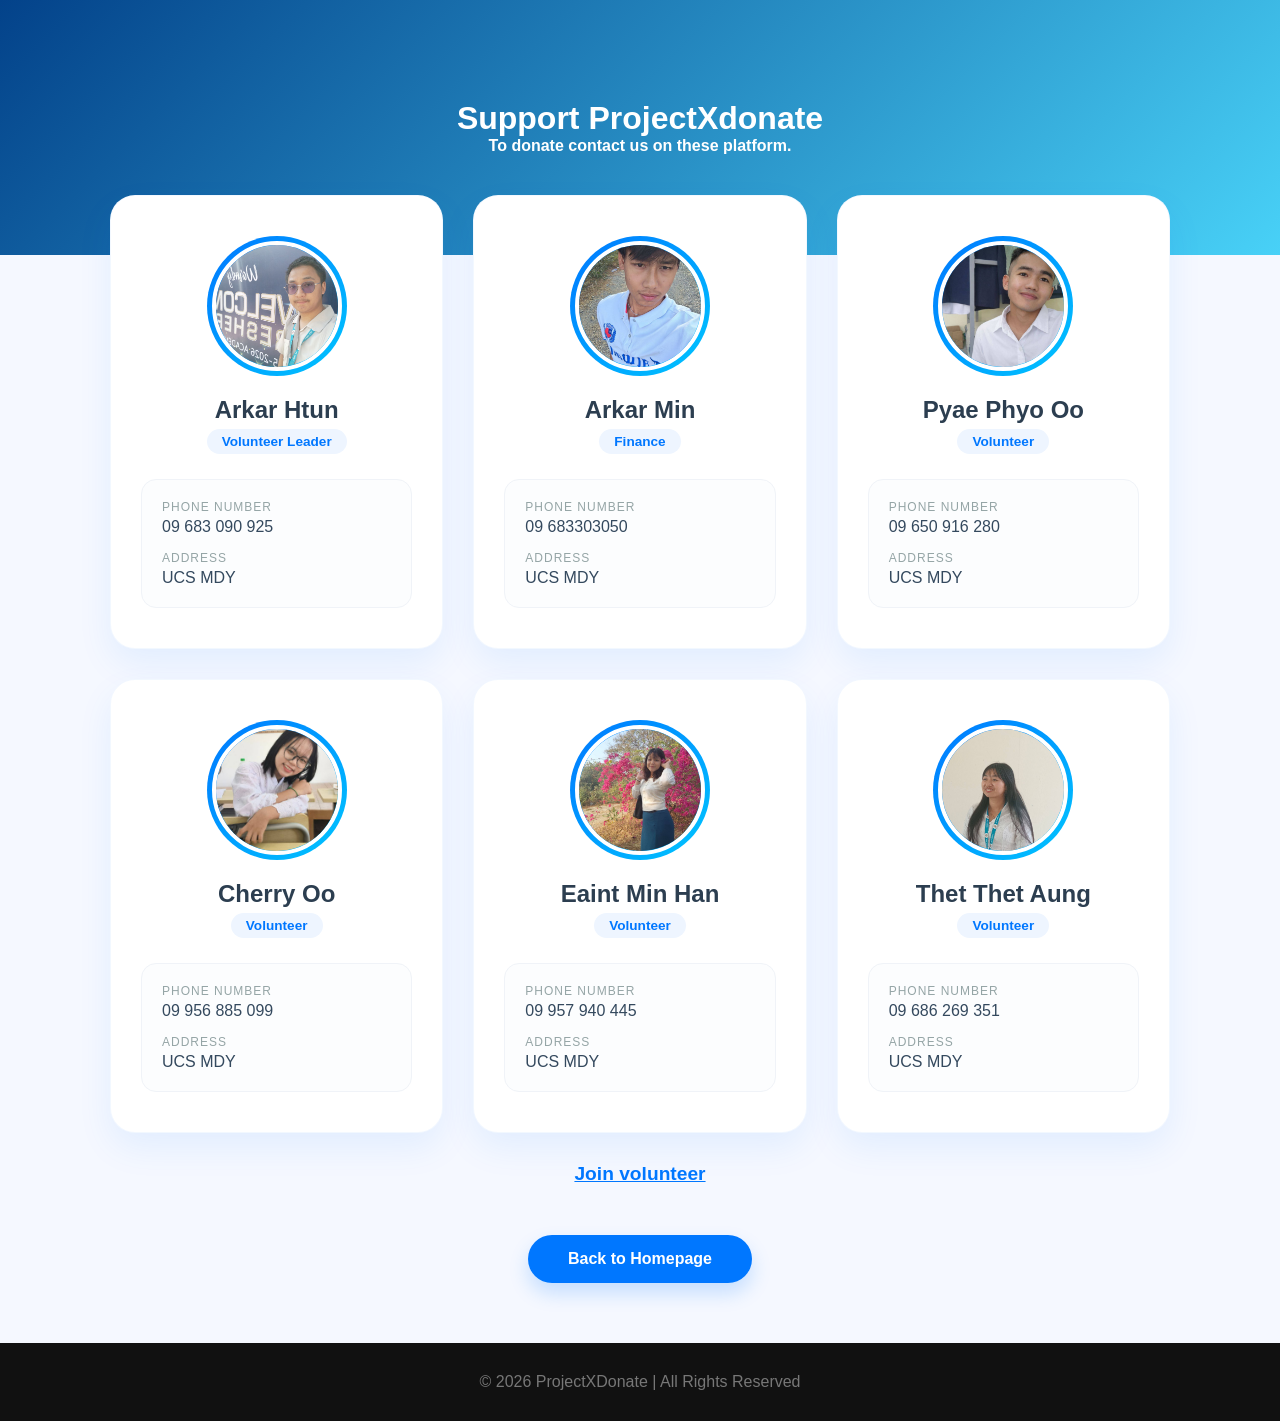
==== donate1.html @ af44b5db "Add files via upload" ====
<!DOCTYPE html>
<html lang="en">

<head>
    <meta charset="UTF-8">
    <meta name="viewport" content="device-width,initial-scale=1.0">
    <title>Donate Now</title>

    <link rel="stylesheet" href="style2.css">

</head>

<body>
    <div class="hero">
        <h1>Support ProjectXdonate </h1>
        <p>
        <h4>To donate contact us on these platform.</h4>
        </p>
    </div>
    <div class="container">
        <div class="grid-layout">

            <div class="profile-card">
                <div class="img-wrapper">
                    <img src="img15.jpg" alt="Profile">
                </div>
                <h2>Arkar Htun </h2>
                <div class="role-tag">Volunteer Leader</div>
                <div class="info-group">
                    <div class="info-item">
                        <label>Phone Number</label>
                        <span>09 683 090 925</span>
                    </div>
                    <div class="info-item">
                        <label>ADDRESS</label>
                        <span>UCS MDY</span>
                    </div>
                </div>
            </div>

            <div class="profile-card">
                <div class="img-wrapper">
                    <img src="img11.jpg" alt="Profile">
                </div>
                <h2>Arkar Min</h2>
                <div class="role-tag">Finance</div>
                <div class="info-group">
                    <div class="info-item">
                        <label>Phone Number</label>
                        <span>09 683303050</span>
                    </div>
                    <div class="info-item">
                        <label>ADDRESS</label>
                        <span>UCS MDY</span>
                    </div>
                </div>
            </div>

            <div class="profile-card">
                <div class="img-wrapper">
                    <img src="img9.jpg" alt="Profile">
                </div>
                <h2>Pyae Phyo Oo</h2>
                <div class="role-tag">Volunteer</div>
                <div class="info-group">
                    <div class="info-item">
                        <label>Phone Number</label>
                        <span>09 650 916 280</span>
                    </div>
                    <div class="info-item">
                        <label>ADDRESS</label>
                        <span>UCS MDY</span>
                    </div>
                </div>
            </div>
            <div class="profile-card">
                <div class="img-wrapper">
                    <img src="img14.jpg" alt="Profile">
                </div>
                <h2>Cherry Oo</h2>
                <div class="role-tag">Volunteer</div>
                <div class="info-group">
                    <div class="info-item">
                        <label>Phone Number</label>
                        <span>09 956 885 099</span>
                    </div>
                    <div class="info-item">
                        <label>ADDRESS</label>
                        <span>UCS MDY</span>
                    </div>
                </div>
            </div>
            <div class="profile-card">
                <div class="img-wrapper">
                    <img src="img12.jpg" alt="Profile">
                </div>
                <h2>Eaint Min Han</h2>
                <div class="role-tag">Volunteer </div>
                <div class="info-group">
                    <div class="info-item">
                        <label>Phone Number</label>
                        <span>09 957 940 445</span>
                    </div>
                    <div class="info-item">
                        <label>ADDRESS</label>
                        <span>UCS MDY</span>
                    </div>
                </div>
            </div>
            <div class="profile-card">
                <div class="img-wrapper">
                    <img src="img13.jpg" alt="Profile">
                </div>
                <h2>Thet Thet Aung</h2>
                <div class="role-tag">Volunteer </div>
                <div class="info-group">
                    <div class="info-item">
                        <label>Phone Number</label>
                        <span>09 686 269 351</span>
                    </div>
                    <div class="info-item">
                        <label>ADDRESS</label>
                        <span>UCS MDY</span>
                    </div>
                </div>
            </div>

        </div>


        <div style="text-align: center; margin-top: 30px;">
            <details>
                <summary class="volunteer-title">Join volunteer</summary>
                <div class="qr-box">
                    <p style="font-size: 0.8rem; color: #666; margin-bottom: 10px;">Scan to join our Telegram</p>
                    <img src="img16.jpg" alt="Telegram QR" style="width: 150px; display: block;">
                </div>
            </details>
        </div>
        <center>
            <a href="index.html" class="btn-home">Back to Homepage</a>
        </center>
    </div>

    <footer>
        <p>© 2026 ProjectXDonate | All Rights Reserved</p>
    </footer>

</body>

</html>
---- style2.css ----
/* HERO SECTION */
 .hero {
     background: linear-gradient(135deg, #03428a, #48d1f7);
     color: white;
     text-align: center;
     padding: 100px 20px;
 }
 
         :root {
             --primary-blue: #0077ff;
             --deep-blue: #0056b3;
             --soft-blue: #eef5ff;
             --white: #ffffff;
         }
 
         * {
             margin: 0;
             padding: 0;
             box-sizing: border-box;
             font-family: 'Segoe UI', Arial, sans-serif;
         }
 
         body {
             background-color: #f5f8ff;
             color: #333;
             display: flex;
             flex-direction: column;
             min-height: 100vh;
         }
 
         /* Hero Header */
         .header {
             background: linear-gradient(135deg, var(--primary-blue), #00c6ff);
             color: var(--white);
             text-align: center;
             padding: 80px 20px 120px;
         }
 
         .header h1 {
             font-size: 2.5rem;
             margin-bottom: 15px;
             font-weight: 800;
         }
 
         /* Container & Grid */
         .container {
             max-width: 1100px;
             margin: -60px auto 60px;
             padding: 0 20px;
             width: 100%;
         }
 
         .grid-layout {
             display: grid;
             grid-template-columns: repeat(auto-fit, minmax(300px, 1fr));
             gap: 30px;
         }
 
         /* Profile Card */
         .profile-card {
             background: var(--white);
             border-radius: 25px;
             padding: 40px 30px;
             text-align: center;
             box-shadow: 0 15px 35px rgba(0, 119, 255, 0.08);
             transition: all 0.3s ease;
             border: 1px solid rgba(0, 119, 255, 0.05);
             display: flex;
             flex-direction: column;
             align-items: center;
         }
 
         .profile-card:hover {
             transform: translateY(-10px);
             box-shadow: 0 20px 45px rgba(0, 119, 255, 0.15);
         }
 
         .img-wrapper {
             width: 140px;
             height: 140px;
             border-radius: 50%;
             padding: 5px;
             background: linear-gradient(135deg, var(--primary-blue), #00c6ff);
             margin-bottom: 20px;
         }
 
         .img-wrapper img {
             width: 100%;
             height: 100%;
             border-radius: 50%;
             object-fit: cover;
             background: white;
             border: 4px solid white;
         }
 
         .profile-card h2 {
             color: #2c3e50;
             font-size: 1.5rem;
             margin-bottom: 5px;
         }
 
         .role-tag {
             background: var(--soft-blue);
             color: var(--primary-blue);
             padding: 5px 15px;
             border-radius: 50px;
             font-size: 0.85rem;
             font-weight: 600;
             margin-bottom: 25px;
             display: inline-block;
         }
 
         .info-group {
             width: 100%;
             text-align: left;
             background: #fcfdfe;
             border-radius: 15px;
             padding: 20px;
             border: 1px solid #f0f3f8;
         }
 
         .info-item {
             display: flex;
             flex-direction: column;
             margin-bottom: 15px;
         }
 
         .info-item:last-child { margin-bottom: 0; }
 
         .info-item label {
             font-size: 0.75rem;
             text-transform: uppercase;
             color: #95a5a6;
             letter-spacing: 1px;
             margin-bottom: 4px;
         }
 
         .info-item span {
             font-size: 1rem;
             color: #34495e;
             font-weight: 500;
         }
 
         /* Back Button */
         .btn-home {
             display: inline-block;
             margin-top: 50px;
             padding: 15px 40px;
             background: var(--primary-blue);
             color: white;
             text-decoration: none;
             border-radius: 50px;
             font-weight: bold;
             transition: 0.3s;
             box-shadow: 0 10px 20px rgba(0, 119, 255, 0.2);
         }
         .btn-home:hover {
            background: var(--deep-blue);
            box-shadow: 0 5px 15px rgba(0, 119, 255, 0.3);
        }

        footer {
            margin-top: auto;
            text-align: center;
            padding: 30px;
            background: #111;
            color: #777;
        }

        @media (max-width: 600px) {
            .grid-layout { grid-template-columns: 1fr; }
        }
        
    
    details summary {
        list-style: none; 
        outline: none;
    }
    
    .volunteer-title {
        color: #0077ff;
        cursor: pointer;
        font-weight: bold;
        text-decoration: underline;
        font-size: 1.2rem;
        transition: 0.3s;
    }

    .volunteer-title:hover {
        color: #0056b3;
    }

    .qr-box {
        margin-top: 15px;
        padding: 15px;
        background: white;
        display: inline-block;
        border-radius: 15px;
        box-shadow: 0 5px 15px rgba(0,0,0,0.1);
    }
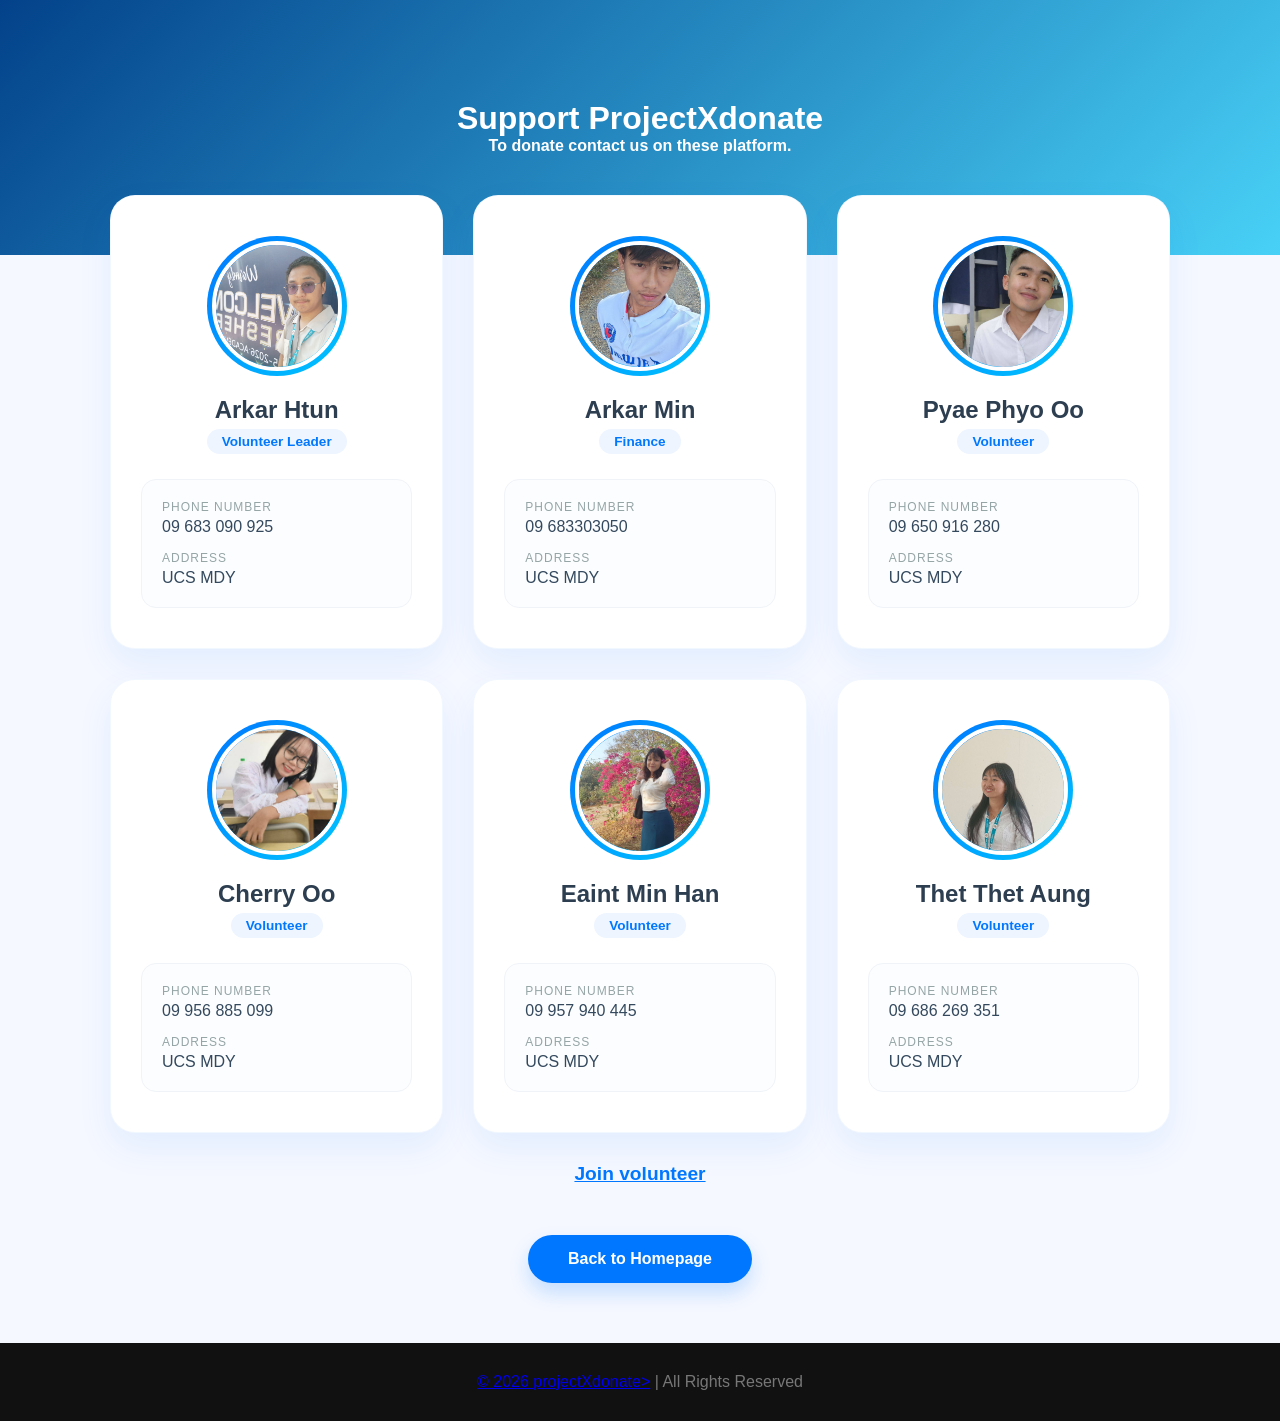
==== commit 837bbb53: "Fix HTML structure and update footer contact info" ====
--- a/donate1.html
+++ b/donate1.html
@@ -143,9 +143,10 @@
     </div>
 
     <footer>
-        <p>© 2026 ProjectXDonate | All Rights Reserved</p>
+        <p><a href="mailto:myata0745@gmail.com">&copy; 2026 projectXdonate></a>  | All Rights Reserved</p>
     </footer>
 
 </body>
 
-</html>+
+</html>
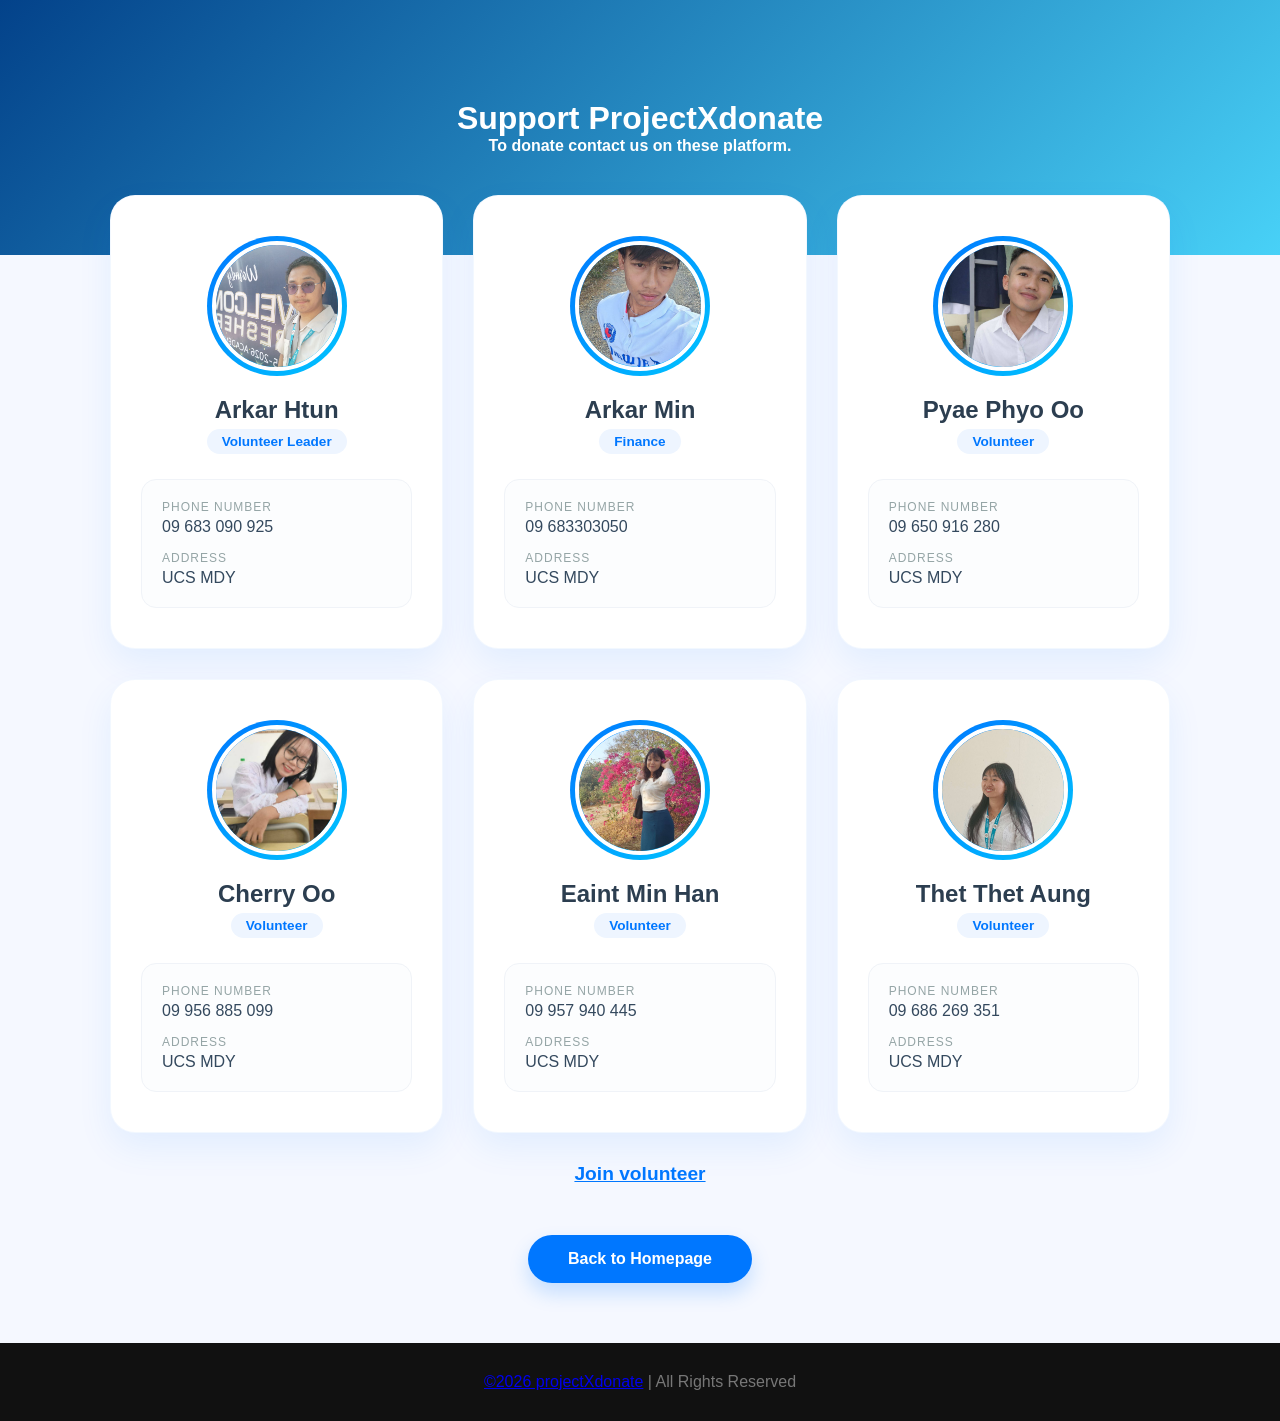
==== commit 8f10b310: "Add files via upload" ====
--- a/donate1.html
+++ b/donate1.html
@@ -143,10 +143,9 @@
     </div>
 
     <footer>
-        <p><a href="mailto:myata0745@gmail.com">&copy; 2026 projectXdonate></a>  | All Rights Reserved</p>
+        <p><a href="mailto:myata0745@gmail.com">&copy;2026 projectXdonate</a> | All Rights Reserved</p>
     </footer>
 
 </body>
 
-
-</html>
+</html>
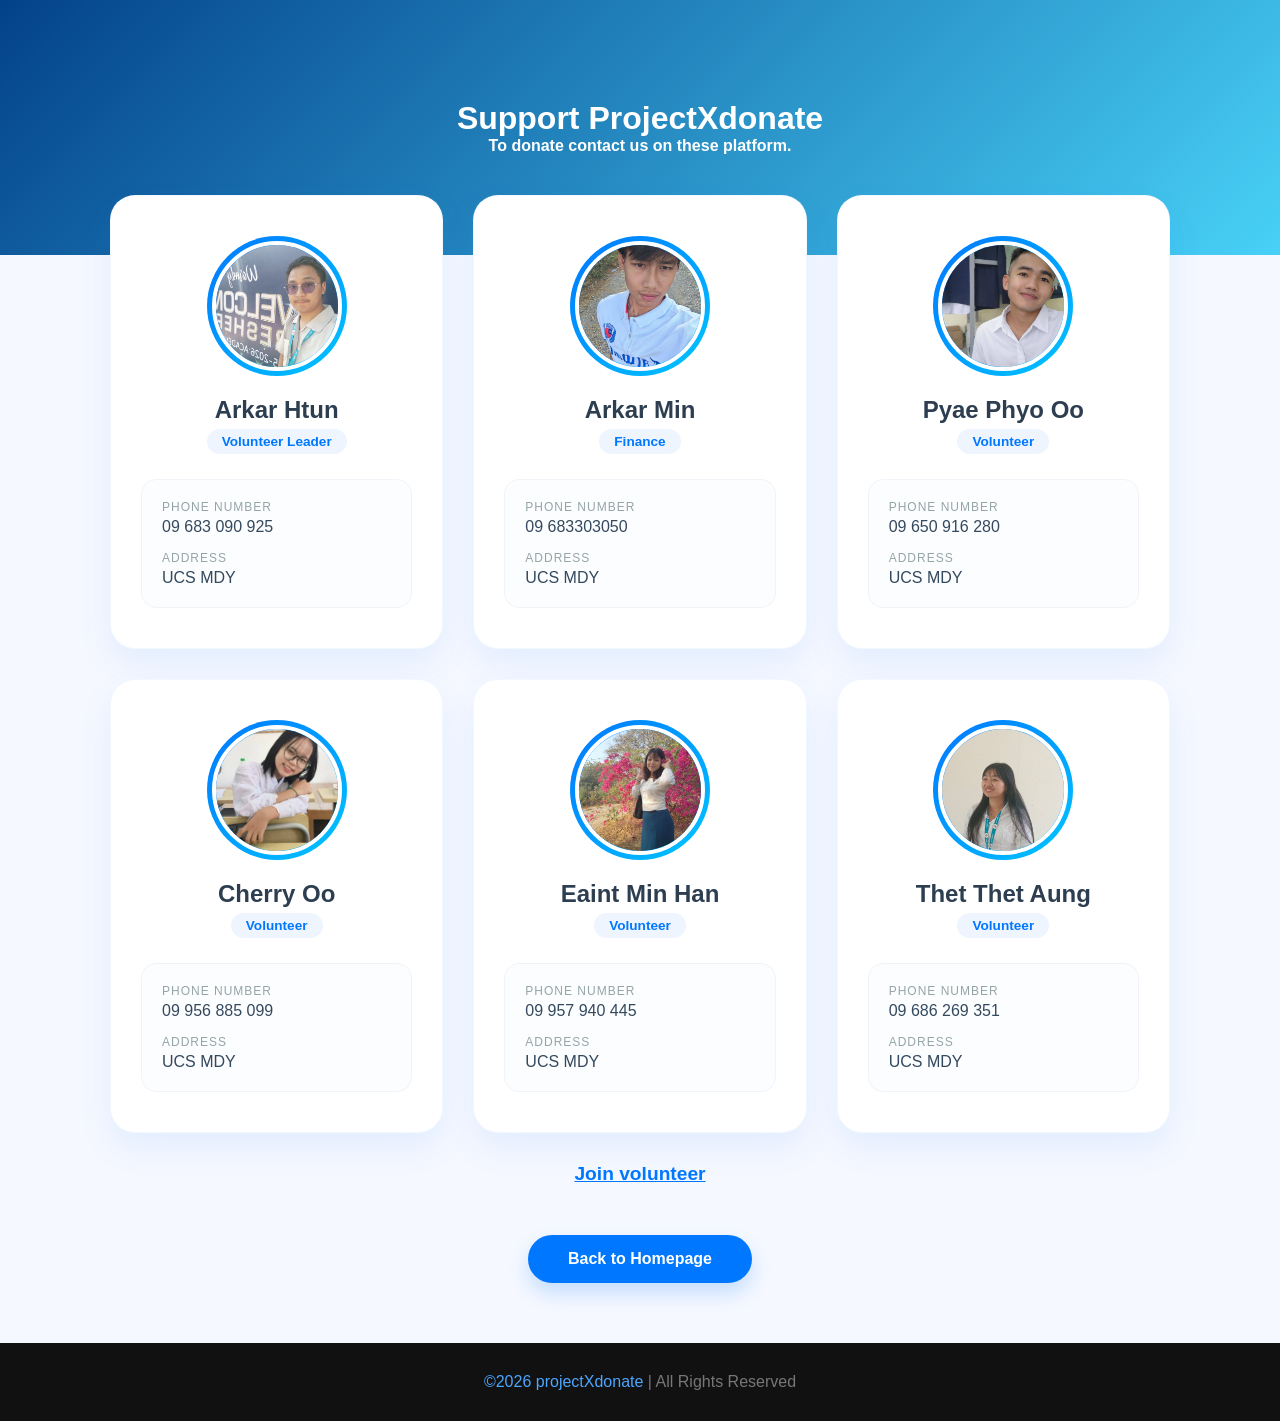
==== commit 211b2e6d: "Add files via upload" ====
--- a/donate1.html
+++ b/donate1.html
@@ -143,7 +143,8 @@
     </div>
 
     <footer>
-        <p><a href="mailto:myata0745@gmail.com">&copy;2026 projectXdonate</a> | All Rights Reserved</p>
+        <p><a class="footer-link" href="mailto:myata0745@gmail.com">&copy;2026 projectXdonate</a> | All Rights Reserved
+        </p>
     </footer>
 
 </body>
--- a/style2.css
+++ b/style2.css
@@ -1,5 +1,3 @@
- 
-
  /* HERO SECTION */
  .hero {
      background: linear-gradient(135deg, #03428a, #48d1f7);
@@ -7,196 +5,222 @@
      text-align: center;
      padding: 100px 20px;
  }
- 
-         :root {
-             --primary-blue: #0077ff;
-             --deep-blue: #0056b3;
-             --soft-blue: #eef5ff;
-             --white: #ffffff;
-         }
- 
-         * {
-             margin: 0;
-             padding: 0;
-             box-sizing: border-box;
-             font-family: 'Segoe UI', Arial, sans-serif;
-         }
- 
-         body {
-             background-color: #f5f8ff;
-             color: #333;
-             display: flex;
-             flex-direction: column;
-             min-height: 100vh;
-         }
- 
-         /* Hero Header */
-         .header {
-             background: linear-gradient(135deg, var(--primary-blue), #00c6ff);
-             color: var(--white);
-             text-align: center;
-             padding: 80px 20px 120px;
-         }
- 
-         .header h1 {
-             font-size: 2.5rem;
-             margin-bottom: 15px;
-             font-weight: 800;
-         }
- 
-         /* Container & Grid */
-         .container {
-             max-width: 1100px;
-             margin: -60px auto 60px;
-             padding: 0 20px;
-             width: 100%;
-         }
- 
-         .grid-layout {
-             display: grid;
-             grid-template-columns: repeat(auto-fit, minmax(300px, 1fr));
-             gap: 30px;
-         }
- 
-         /* Profile Card */
-         .profile-card {
-             background: var(--white);
-             border-radius: 25px;
-             padding: 40px 30px;
-             text-align: center;
-             box-shadow: 0 15px 35px rgba(0, 119, 255, 0.08);
-             transition: all 0.3s ease;
-             border: 1px solid rgba(0, 119, 255, 0.05);
-             display: flex;
-             flex-direction: column;
-             align-items: center;
-         }
- 
-         .profile-card:hover {
-             transform: translateY(-10px);
-             box-shadow: 0 20px 45px rgba(0, 119, 255, 0.15);
-         }
- 
-         .img-wrapper {
-             width: 140px;
-             height: 140px;
-             border-radius: 50%;
-             padding: 5px;
-             background: linear-gradient(135deg, var(--primary-blue), #00c6ff);
-             margin-bottom: 20px;
-         }
- 
-         .img-wrapper img {
-             width: 100%;
-             height: 100%;
-             border-radius: 50%;
-             object-fit: cover;
-             background: white;
-             border: 4px solid white;
-         }
- 
-         .profile-card h2 {
-             color: #2c3e50;
-             font-size: 1.5rem;
-             margin-bottom: 5px;
-         }
- 
-         .role-tag {
-             background: var(--soft-blue);
-             color: var(--primary-blue);
-             padding: 5px 15px;
-             border-radius: 50px;
-             font-size: 0.85rem;
-             font-weight: 600;
-             margin-bottom: 25px;
-             display: inline-block;
-         }
- 
-         .info-group {
-             width: 100%;
-             text-align: left;
-             background: #fcfdfe;
-             border-radius: 15px;
-             padding: 20px;
-             border: 1px solid #f0f3f8;
-         }
- 
-         .info-item {
-             display: flex;
-             flex-direction: column;
-             margin-bottom: 15px;
-         }
- 
-         .info-item:last-child { margin-bottom: 0; }
- 
-         .info-item label {
-             font-size: 0.75rem;
-             text-transform: uppercase;
-             color: #95a5a6;
-             letter-spacing: 1px;
-             margin-bottom: 4px;
-         }
- 
-         .info-item span {
-             font-size: 1rem;
-             color: #34495e;
-             font-weight: 500;
-         }
- 
-         /* Back Button */
-         .btn-home {
-             display: inline-block;
-             margin-top: 50px;
-             padding: 15px 40px;
-             background: var(--primary-blue);
-             color: white;
-             text-decoration: none;
-             border-radius: 50px;
-             font-weight: bold;
-             transition: 0.3s;
-             box-shadow: 0 10px 20px rgba(0, 119, 255, 0.2);
-         }
-         .btn-home:hover {
-            background: var(--deep-blue);
-            box-shadow: 0 5px 15px rgba(0, 119, 255, 0.3);
-        }
-
-        footer {
-            margin-top: auto;
-            text-align: center;
-            padding: 30px;
-            background: #111;
-            color: #777;
-        }
-
-        @media (max-width: 600px) {
-            .grid-layout { grid-template-columns: 1fr; }
-        }
-        
-    
-    details summary {
-        list-style: none; 
-        outline: none;
-    }
-    
-    .volunteer-title {
-        color: #0077ff;
-        cursor: pointer;
-        font-weight: bold;
-        text-decoration: underline;
-        font-size: 1.2rem;
-        transition: 0.3s;
-    }
-
-    .volunteer-title:hover {
-        color: #0056b3;
-    }
-
-    .qr-box {
-        margin-top: 15px;
-        padding: 15px;
-        background: white;
-        display: inline-block;
-        border-radius: 15px;
-        box-shadow: 0 5px 15px rgba(0,0,0,0.1);
-    }
+
+ :root {
+     --primary-blue: #0077ff;
+     --deep-blue: #0056b3;
+     --soft-blue: #eef5ff;
+     --white: #ffffff;
+ }
+
+ * {
+     margin: 0;
+     padding: 0;
+     box-sizing: border-box;
+     font-family: 'Segoe UI', Arial, sans-serif;
+ }
+
+ body {
+     background-color: #f5f8ff;
+     color: #333;
+     display: flex;
+     flex-direction: column;
+     min-height: 100vh;
+ }
+
+ /* Hero Header */
+ .header {
+     background: linear-gradient(135deg, var(--primary-blue), #00c6ff);
+     color: var(--white);
+     text-align: center;
+     padding: 80px 20px 120px;
+ }
+
+ .header h1 {
+     font-size: 2.5rem;
+     margin-bottom: 15px;
+     font-weight: 800;
+ }
+
+ /* Container & Grid */
+ .container {
+     max-width: 1100px;
+     margin: -60px auto 60px;
+     padding: 0 20px;
+     width: 100%;
+ }
+
+ .grid-layout {
+     display: grid;
+     grid-template-columns: repeat(auto-fit, minmax(300px, 1fr));
+     gap: 30px;
+ }
+
+ /* Profile Card */
+ .profile-card {
+     background: var(--white);
+     border-radius: 25px;
+     padding: 40px 30px;
+     text-align: center;
+     box-shadow: 0 15px 35px rgba(0, 119, 255, 0.08);
+     transition: all 0.3s ease;
+     border: 1px solid rgba(0, 119, 255, 0.05);
+     display: flex;
+     flex-direction: column;
+     align-items: center;
+ }
+
+ .profile-card:hover {
+     transform: translateY(-10px);
+     box-shadow: 0 20px 45px rgba(0, 119, 255, 0.15);
+ }
+
+ .img-wrapper {
+     width: 140px;
+     height: 140px;
+     border-radius: 50%;
+     padding: 5px;
+     background: linear-gradient(135deg, var(--primary-blue), #00c6ff);
+     margin-bottom: 20px;
+ }
+
+ .img-wrapper img {
+     width: 100%;
+     height: 100%;
+     border-radius: 50%;
+     object-fit: cover;
+     background: white;
+     border: 4px solid white;
+ }
+
+ .profile-card h2 {
+     color: #2c3e50;
+     font-size: 1.5rem;
+     margin-bottom: 5px;
+ }
+
+ .role-tag {
+     background: var(--soft-blue);
+     color: var(--primary-blue);
+     padding: 5px 15px;
+     border-radius: 50px;
+     font-size: 0.85rem;
+     font-weight: 600;
+     margin-bottom: 25px;
+     display: inline-block;
+ }
+
+ .info-group {
+     width: 100%;
+     text-align: left;
+     background: #fcfdfe;
+     border-radius: 15px;
+     padding: 20px;
+     border: 1px solid #f0f3f8;
+ }
+
+ .info-item {
+     display: flex;
+     flex-direction: column;
+     margin-bottom: 15px;
+ }
+
+ .info-item:last-child {
+     margin-bottom: 0;
+ }
+
+ .info-item label {
+     font-size: 0.75rem;
+     text-transform: uppercase;
+     color: #95a5a6;
+     letter-spacing: 1px;
+     margin-bottom: 4px;
+ }
+
+ .info-item span {
+     font-size: 1rem;
+     color: #34495e;
+     font-weight: 500;
+ }
+
+ /* Back Button */
+ .btn-home {
+     display: inline-block;
+     margin-top: 50px;
+     padding: 15px 40px;
+     background: var(--primary-blue);
+     color: white;
+     text-decoration: none;
+     border-radius: 50px;
+     font-weight: bold;
+     transition: 0.3s;
+     box-shadow: 0 10px 20px rgba(0, 119, 255, 0.2);
+ }
+
+ .btn-home:hover {
+     background: var(--deep-blue);
+     box-shadow: 0 5px 15px rgba(0, 119, 255, 0.3);
+ }
+
+ footer {
+     margin-top: auto;
+     text-align: center;
+     padding: 30px;
+     background: #111;
+     color: #777;
+ }
+
+ @media (max-width: 600px) {
+     .grid-layout {
+         grid-template-columns: 1fr;
+     }
+ }
+
+
+ details summary {
+     list-style: none;
+     outline: none;
+ }
+
+ .volunteer-title {
+     color: #0077ff;
+     cursor: pointer;
+     font-weight: bold;
+     text-decoration: underline;
+     font-size: 1.2rem;
+     transition: 0.3s;
+ }
+
+ .volunteer-title:hover {
+     color: #0056b3;
+ }
+
+ .qr-box {
+     margin-top: 15px;
+     padding: 15px;
+     background: white;
+     display: inline-block;
+     border-radius: 15px;
+     box-shadow: 0 5px 15px rgba(0, 0, 0, 0.1);
+ }
+
+ .footer-link {
+     position: relative;
+     text-decoration: none;
+     color: #4da6ff;
+ }
+
+ .footer-link::after {
+     content: "";
+     position: absolute;
+     width: 0%;
+     height: 2px;
+     left: 0;
+     bottom: -4px;
+     background: #4da6ff;
+     transition: 0.3s;
+ }
+
+ .footer-link:hover::after {
+     width: 100%;
+ }
